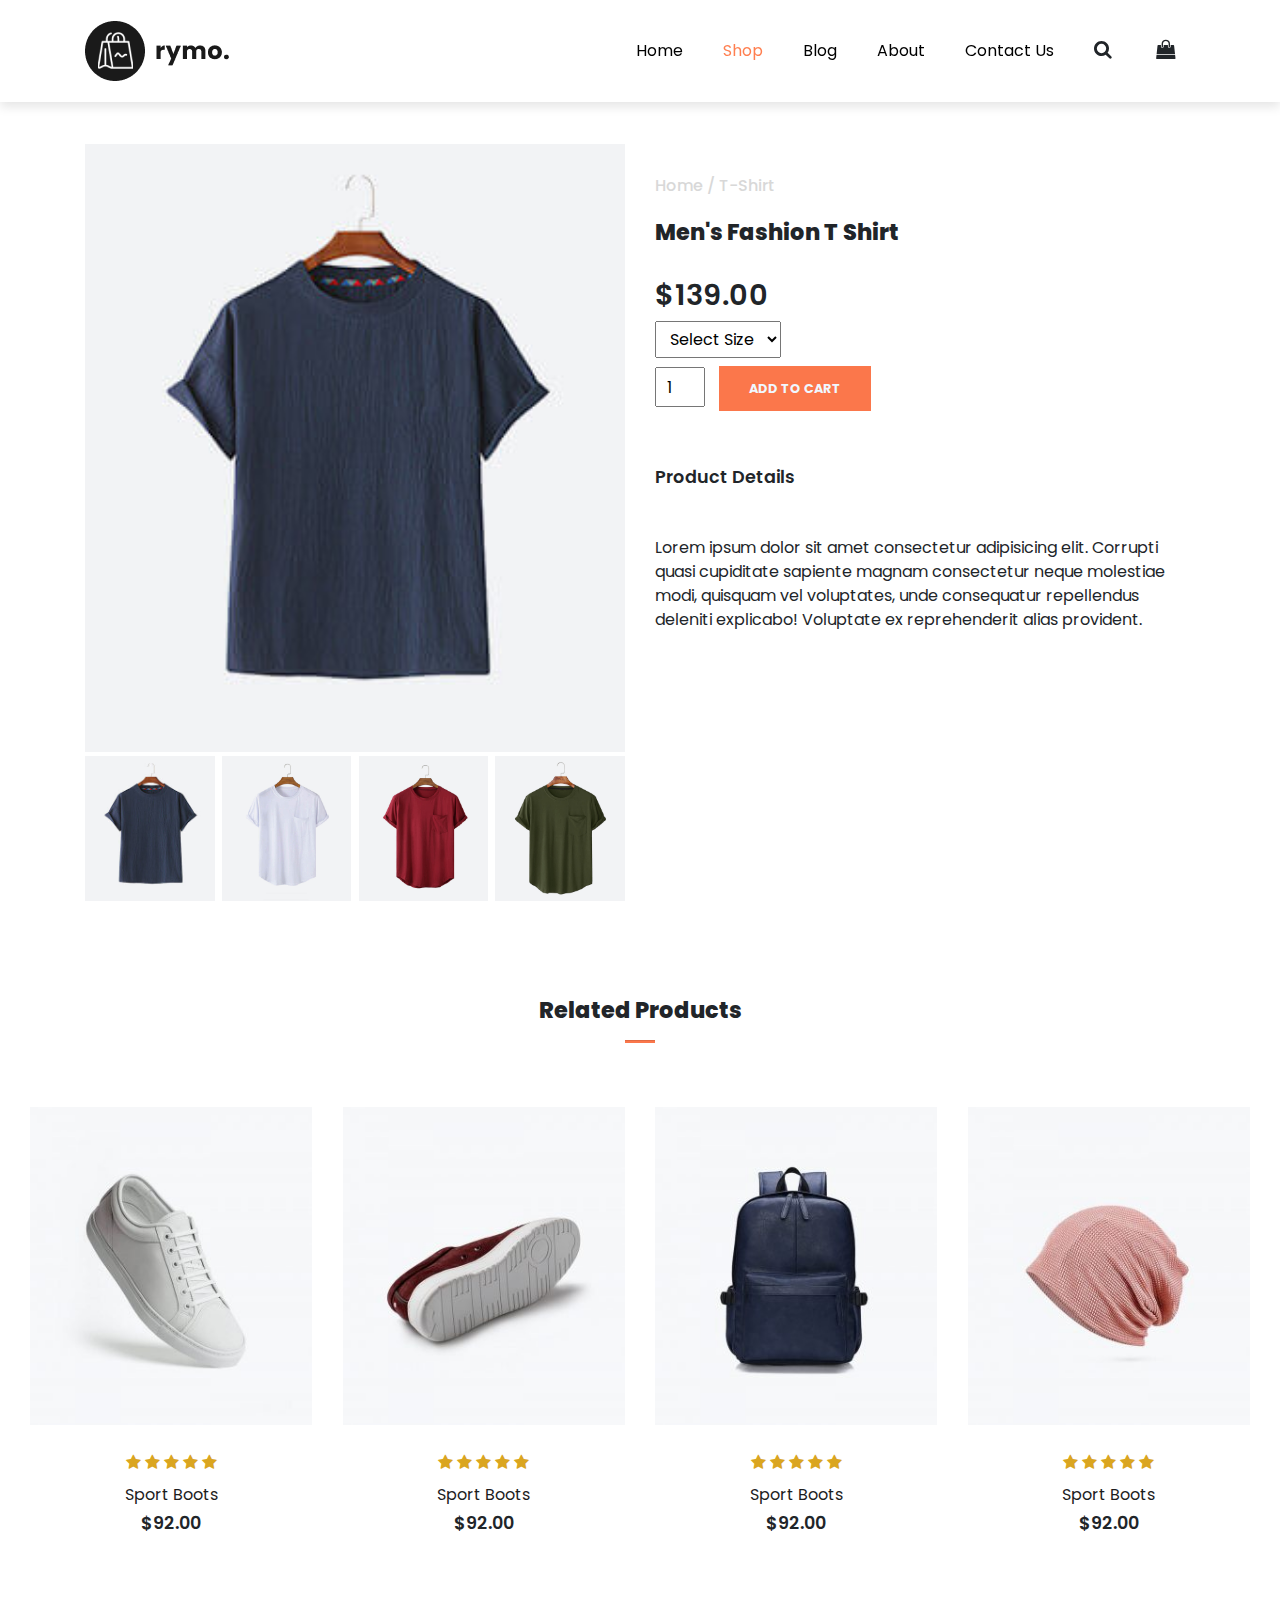
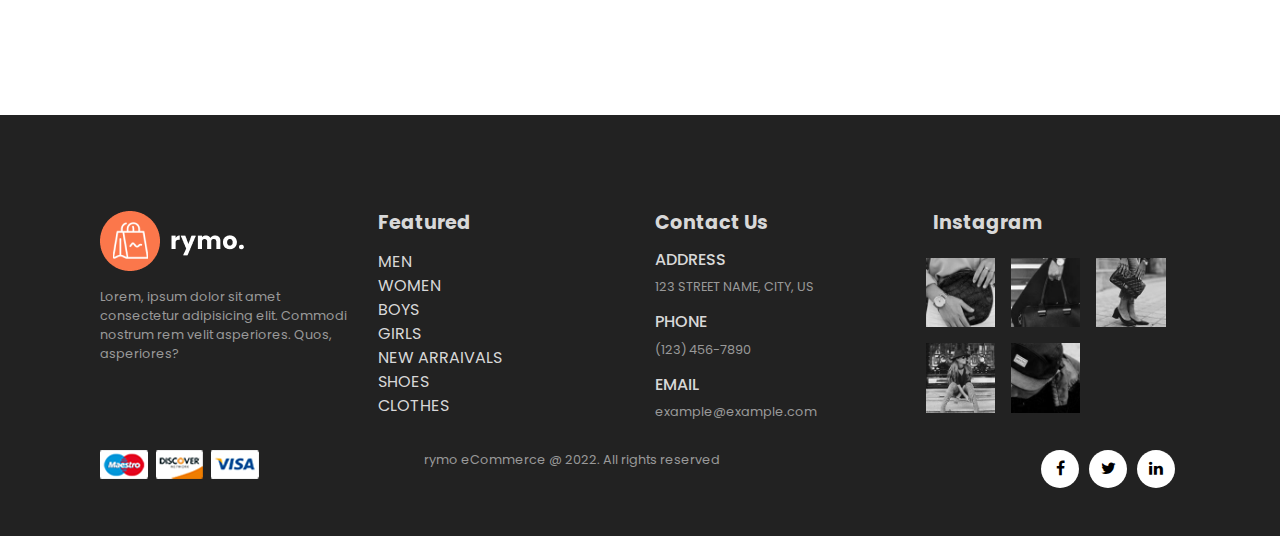
==== s-product.html @ afda6588 "first commit" ====
<!DOCTYPE html>
<html lang="en">

<head>
  <meta charset="UTF-8">
  <meta http-equiv="X-UA-Compatible" content="IE=edge">
  <meta name="viewport" content="width=device-width, initial-scale=1.0">
  <link rel="stylesheet" href="https://stackpath.bootstrapcdn.com/bootstrap/4.3.1/css/bootstrap.min.css"
    integrity="sha384-ggOyR0iXCbMQv3Xipma34MD+dH/1fQ784/j6cY/iJTQUOhcWr7x9JvoRxT2MZw1T" crossorigin="anonymous">
  <link rel="stylesheet" href="https://cdnjs.cloudflare.com/ajax/libs/font-awesome/4.7.0/css/font-awesome.css" />
  <link rel="stylesheet" href="style.css">
  <style>
    .small-img-group {
      display: flex;
      justify-content: space-between;
    }

    .small-img-col {
      flex-basis: 24%;
      cursor: pointer;
    }

    .s-product select {
      display: block;
      padding: 5px 10px;
    }

    .s-product input {
      width: 50px;
      height: 40px;
      padding-left: 10px;
      font-size: 16px;
      margin-right: 10px;
    }

    .s-product input:focus {
      outline: none;
    }

    .buy-btn {
      background-color: #fb774b;
      opacity: 1;
      transition: .3s all;
    }

    .category-name {
      margin-top: 2rem;
      margin-bottom: 0;
    }
  </style>
  <title>Product Details</title>
</head>

<body>
  <!-- Navbar -->
  <nav class="navbar navbar-expand-lg navbar-light bg-white py-3 fixed-top">
    <div class="container">
      <a class="navbar-brand" href="index.html"><img src="img/logo1.png" alt="logo"></a>
      <button class="navbar-toggler" type="button" data-bs-toggle="collapse" data-bs-target="#navbarSupportedContent"
        aria-controls="navbarSupportedContent" aria-expanded="false" aria-label="Toggle navigation">
        <span><i id="bar" class="fa fa-bars" aria-hidden="true"></i></span>
      </button>
      <div class="collapse navbar-collapse" id="navbarSupportedContent">
        <ul class="navbar-nav ml-auto">

          <li class="nav-item">
            <a class="nav-link" href="index.html">Home</a>
          </li>
          <li class="nav-item">
            <a class="nav-link active" href="shop.html">Shop</a>
          </li>
          <li class="nav-item">
            <a class="nav-link" href="blog.html">Blog</a>
          </li>
          <li class="nav-item">
            <a class="nav-link" href="about.html">About</a>
          </li>
          <li class="nav-item">
            <a class="nav-link" href="contact-us.html">Contact Us</a>
          </li>
          <li class="nav-item">
            <i class="fa fa-search" aria-hidden="true"></i>
            <i class="fa fa-shopping-bag" aria-hidden="true"></i>
          </li>

      </div>
    </div>
  </nav>

  <!-- Product Details -->
  <section class="container s-product my-5 pt-5">
    <div class="row mt-5">
      <div class="col-lg-6 col-md-12 col-12">
        <img src="img/shop/1.jpg" class="img-fluid w-100 pb-1" id="MainImg">

        <div class="small-img-group">
          <div class="small-img-col">
            <img src="img/shop/1.jpg" width="100%" class="small-img">
          </div>
          <div class="small-img-col">
            <img src="img/shop/24.jpg" width="100%" class="small-img">
          </div>
          <div class="small-img-col">
            <img src="img/shop/25.jpg" width="100%" class="small-img">
          </div>
          <div class="small-img-col">
            <img src="img/shop/26.jpg" width="100%" class="small-img">
          </div>
        </div>
      </div>
      <div class="col-lg-6 col-md-12 col-12">
        <h6 class="category-name">Home / T-Shirt</h6>
        <h3 class="py-4">Men's Fashion T Shirt</h3>
        <h2>$139.00</h2>
        <select>
          <option value="">Select Size</option>
          <option value="">XL</option>
          <option value="">XXL</option>
          <option value="">3XL</option>
          <option value="">4XL</option>
        </select>
        <input type="number" value="1">
        <button class="buy-btn my-2">Add To Cart</button>
        <h4 class="my-5">Product Details</h4>
        <p>Lorem ipsum dolor sit amet consectetur adipisicing elit. Corrupti quasi cupiditate sapiente magnam
          consectetur neque molestiae modi, quisquam vel voluptates, unde consequatur repellendus deleniti explicabo!
          Voluptate ex reprehenderit alias provident.</p>
      </div>
    </div>
  </section>

  <!-- Related Section -->
  <section id="featured" class="my-5 pb-5">
    <div class="container text-center mt-5 py-5">
      <h3>Related Products</h3>
      <hr class="mx-auto">
    </div>
    <div class="row mx-auto container-fluid">
      <div class="product text-center col-lg-3 col-md-4 col-12">
        <img src="img/featured/1.jpg" class="img-fluid mb-3">
        <div class="star">
          <i class="fa fa-star"></i>
          <i class="fa fa-star"></i>
          <i class="fa fa-star"></i>
          <i class="fa fa-star"></i>
          <i class="fa fa-star"></i>
        </div>
        <h5 class="p-name">Sport Boots</h5>
        <h4 class="p-price">$92.00</h4>
        <button class="buy-btn">Buy Now</button>
      </div>
      <div class="product text-center col-lg-3 col-md-4 col-12">
        <img src="img/featured/2.jpg" class="img-fluid mb-3">
        <div class="star">
          <i class="fa fa-star"></i>
          <i class="fa fa-star"></i>
          <i class="fa fa-star"></i>
          <i class="fa fa-star"></i>
          <i class="fa fa-star"></i>
        </div>
        <h5 class="p-name">Sport Boots</h5>
        <h4 class="p-price">$92.00</h4>
        <button class="buy-btn">Buy Now</button>
      </div>
      <div class="product text-center col-lg-3 col-md-4 col-12">
        <img src="img/featured/3.jpg" class="img-fluid mb-3">
        <div class="star">
          <i class="fa fa-star"></i>
          <i class="fa fa-star"></i>
          <i class="fa fa-star"></i>
          <i class="fa fa-star"></i>
          <i class="fa fa-star"></i>
        </div>
        <h5 class="p-name">Sport Boots</h5>
        <h4 class="p-price">$92.00</h4>
        <button class="buy-btn">Buy Now</button>
      </div>
      <div class="product text-center col-lg-3 col-md-4 col-12">
        <img src="img/featured/4.jpg" class="img-fluid mb-3">
        <div class="star">
          <i class="fa fa-star"></i>
          <i class="fa fa-star"></i>
          <i class="fa fa-star"></i>
          <i class="fa fa-star"></i>
          <i class="fa fa-star"></i>
        </div>
        <h5 class="p-name">Sport Boots</h5>
        <h4 class="p-price">$92.00</h4>
        <button class="buy-btn">Buy Now</button>
      </div>
    </div>
  </section>

  <!-- Footer Section -->
  <footer class="mt-5 py-5">
    <div class="row container mx-auto pt-5">
      <div class="footer-one col-lg-3 col-md-6 col-12">
        <img src="img/logo2.png">
        <p class="pt-3">Lorem, ipsum dolor sit amet consectetur adipisicing elit. Commodi nostrum rem velit asperiores.
          Quos,
          asperiores?</p>
      </div>
      <div class="footer-one col-lg-3 col-md-6 col-12 mb-3">
        <h5 class="pb-2">Featured</h5>
        <ul class="featured-list text-uppercase list-unstyled">
          <li><a href="#">Men</a></li>
          <li><a href="#">Women</a></li>
          <li><a href="#">Boys</a></li>
          <li><a href="#">Girls</a></li>
          <li><a href="#">New Arraivals</a></li>
          <li><a href="#">Shoes</a></li>
          <li><a href="#">Clothes</a></li>
        </ul>
      </div>
      <div class="footer-one col-lg-3 col-md-6 col-12">
        <h5 class="pb-2">Contact Us</h5>
        <div>
          <h6 class="text-uppercase">Address</h6>
          <p>123 STREET NAME, CITY, US</p>
        </div>
        <div>
          <h6 class="text-uppercase">Phone</h6>
          <p>(123) 456-7890</p>
        </div>
        <div>
          <h6 class="text-uppercase">Email</h6>
          <p>example@example.com</p>
        </div>
      </div>
      <div class="footer-one col-lg-3 col-md-6 col-12">
        <h5 class="pb-2">Instagram</h5>
        <div class="row">
          <img src="img/insta/1.jpg" class="img-fluid w-25 h-100 m-2">
          <img src="img/insta/2.jpg" class="img-fluid w-25 h-100 m-2">
          <img src="img/insta/3.jpg" class="img-fluid w-25 h-100 m-2">
          <img src="img/insta/4.jpg" class="img-fluid w-25 h-100 m-2">
          <img src="img/insta/5.jpg" class="img-fluid w-25 h-100 m-2">
        </div>
      </div>
    </div>

    <div class="copyright">
      <div class="row container mx-auto">
        <div class="col-lg-3 col-md-6 col-12">
          <img src="img/payment.png">
        </div>
        <div class="col-lg-4 col-md-6 col-12 text-nowrap">
          <p>rymo eCommerce @ 2022. All rights reserved</p>
        </div>
        <div class="social-links col-lg-4 col-md-6 col-12">
          <a href="#"><i class="fa fa-facebook"></i></a>
          <a href="#"><i class="fa fa-twitter"></i></a>
          <a href="#"><i class="fa fa-linkedin"></i></a>
        </div>
      </div>
    </div>
  </footer>

  <script src="https://cdn.jsdelivr.net/npm/@popperjs/core@2.10.2/dist/umd/popper.min.js"
    integrity="sha384-7+zCNj/IqJ95wo16oMtfsKbZ9ccEh31eOz1HGyDuCQ6wgnyJNSYdrPa03rtR1zdB" crossorigin="anonymous">
  </script>
  <script src="https://cdn.jsdelivr.net/npm/bootstrap@5.1.3/dist/js/bootstrap.min.js"
    integrity="sha384-QJHtvGhmr9XOIpI6YVutG+2QOK9T+ZnN4kzFN1RtK3zEFEIsxhlmWl5/YESvpZ13" crossorigin="anonymous">
  </script>

  <script>
    const MainImg = document.getElementById('MainImg')
    const smallImg = document.getElementsByClassName('small-img')

    smallImg[0].onclick = () => {
      MainImg.src = smallImg[0].src
    }
    smallImg[1].onclick = () => {
      MainImg.src = smallImg[1].src
    }
    smallImg[2].onclick = () => {
      MainImg.src = smallImg[2].src
    }
    smallImg[3].onclick = () => {
      MainImg.src = smallImg[3].src
    }
  </script>
</body>

</html>
---- style.css ----
@import url('https://fonts.googleapis.com/css2?family=Poppins:wght@100;200;300;400;500;600;700;800&display=swap');

/* ######################################## General Rules ############################################# */

*{
  margin: 0;
  padding: 0;
  box-sizing: border-box;
}

body{
  font-family: 'Poppins', sans-serif;
}

h1{
  font-size: 2.5rem;
  font-weight: 700;
}

h2{
  font-size: 1.8rem;
  font-weight: 600;
}

h3{
  font-size: 1.4rem;
  font-weight: 800;
}

h4{
  font-size: 1.1rem;
  font-weight: 600;
}

h5{
  font-size: 1rem;
  font-weight: 400;
  color: #1d1d1d
}

h6{
  color: #d8d8d8
}

button{
  font-size: .8rem;
  font-weight: 700;
  outline: none;
  border: none;
  background-color: #1d1d1d;
  color: aliceblue;
  padding: 13px 30px;
  text-transform: uppercase;
  cursor: pointer;
  transition: .3s ease;
}

button:hover{
  background-color: #3a3833;
}

hr{
  width: 30px;
  height: 2px;
  background-color: #fb774b;
}
.star{
  padding: 10px 0;
}
.star i{
  color: goldenrod
}
/* ######################################## Navbar Section ############################################# */

.navbar{
  font-size: 16px;
  top: 0;
  left: 0;
  box-shadow: 0 5px 10px rgba(0,0,0,0.1);
}

.navbar-light .navbar-nav .nav-link{
  padding: 0 20px;
  color: black;
  transition: .3s ease;
}

.navbar-light .navbar-nav .nav-link:hover,
.navbar-light .navbar-nav .nav-link.active,
.navbar i:hover,
.navbar i.active{
  color: coral
}

.navbar i{
  font-size: 1.2rem;
  margin: 0 20px;
  cursor: pointer;
  font-weight: 500;
  transition: .3s ease;
}

.navbar-light .navbar-toggler{
  border: none;
  outline: none;
}

#bar{
  font-size: 1.5rem;
  padding: 7px;
  cursor: pointer;
  font-weight: 500;
  transition: .3s ease;
  color: black;
}

.navbar-toggler:hover #bar,
#bar.active{
  color: white;
}

/* Mobile Screen */
@media only screen and (max-width:991px) {
  body > nav > div > button:hover,
  body > nav > div > button:focus{
    background-color: #fb774b;
  }
  body > nav > div > button:hover #bar,
  body > nav > div > button:focus #bar{
    color: #fff;
  }
  #navbarSupportedContent>ul{
    margin: 1rem;
    justify-content: flex-end;
    align-items: flex-end;
    text-align: right;
  }
  #navbarSupportedContent>ul>li:nth-child(n)>a{
    padding: 10px 0;
  }
}

/* ######################################## Hero Section ############################################# */
#hero{
  background-image: url('img/back.jpg');
  width: 100%;
  height: 100vh;
  background-size: cover;
  background-position: top 60px center;
  display: flex;
  flex-direction: column;
  justify-content: center;
  align-items: flex-start;
}
#hero span{
  color: coral;
}

/* ######################################## New Section ############################################# */

#new .one img{
  width: 100%;
  height: 100%;
  background-position: center center;
  background-repeat: no-repeat;
  background-size: cover;
  position: relative;
}

#new .one .details{
  width: 100%;
  height: 100%;
  position: absolute;
  top: 0;
  left: 0;
  transition: .3s ease;
}

#new .one:hover .details{
  cursor: pointer;
  background-color: rgba(245,178,178,.7);
}

#new .one .details button{
  display: inline-block;
  font-size: 14px;
  font-weight: 500;
  color: #2a2a2a;
  background: none;
  text-transform: uppercase;
  border-bottom: 1px solid #2a2a2a;
  padding: 2.5px;
  transform: translateY(70px);
  transition: .3s ease;
}

#new .one .details button:hover{
  color: #fff;
  border-bottom: 1px solid #fff;
}

#new .one:nth-child(1) .details,
#new .one:nth-child(2) .details,
#new .one:nth-child(3) .details{
  display: flex;
  justify-content: center;
  flex-direction: column;
}

#new .one:nth-child(1) .details{
  align-items: flex-start;
  text-align: start;
}
#new .one:nth-child(2) .details{
  align-items: center;
  text-align: center;
}
#new .one:nth-child(3) .details{
  align-items: flex-end;
  text-align: end;
}

/* ######################################## New Section ############################################# */

.product{
  cursor: pointer;
  margin-bottom: 2rem;
}
.product img{
  transition: .3s all;
}
.product:hover img{
  opacity: .7;
}
.product .buy-btn{
  background: #fb774b;
  transform: translateY(20px);
  opacity: 0;
  transition: .3s all;
}
.product:hover .buy-btn{
  opacity: 1;
  transform: translateY(0);
}

/* ######################################## New Section ############################################# */

#banner{
  background-image: url('img/banner/2.jpg');
  width: 100%;
  height: 60vh;
  background-size: cover;
  background-position: top 70px center;
  background-repeat: no-repeat;
  background-attachment:fixed ;
  display: flex;
  flex-direction: column;
  justify-content: center;
  align-items: flex-start;
}

#banner h4{
  color: #d8d8d8;
}

#banner h1{
  color: #fff;
}

#banner button{
  background-color: #fb774b;
}

/* ######################################## Footer Section############################################# */

footer{
  background-color: #222;
}

footer h5{
  color: #d8d8d8;
  font-weight: 700;
  font-size: 1.2rem;
}

footer i{
  padding-bottom: 4px;
}

footer i a{
  font-size: .8rem;
  color: #999;
}

footer i a:hover{
  color: #d8d8d8
}

footer p{
  color: #999;
  font-size: .8rem;
}

footer .featured-list li a{
  color: #d8d8d8;
  text-decoration: none;
}
footer .featured-list li a:hover{
  color: #fb774b;
}

footer .copyright .row{
  display: flex;
  justify-content: space-between;
  align-items: flex-start;
}

footer .copyright a{
  color: #000;
  width: 38px;
  height: 38px;
  background-color: #fff;
  display: inline-block;
  text-align: center;
  line-height: 38px;
  border-radius: 50%;
  transition: .3s ease;
  margin: 0 5px;
}

footer .copyright a:hover{
  color: #fff;
  background-color: #fb774b;
}

footer .copyright .social-links{
  display: flex;
  justify-content: flex-end;
  
}

/* ######################################## Blog Section############################################# */

#blog-container .post .post-img{
  overflow: hidden;
  cursor: pointer;
}

#blog-container .post img{
  transition: .3s ease;
}

#blog-container .post:hover img{
  transform: scale(1.1);
  opacity: .9;
}

#blog-container .post h3{
  transition: .3s ease;
  cursor: pointer;
}

#blog-container .post:hover h3{
  color: #fd8c66
}
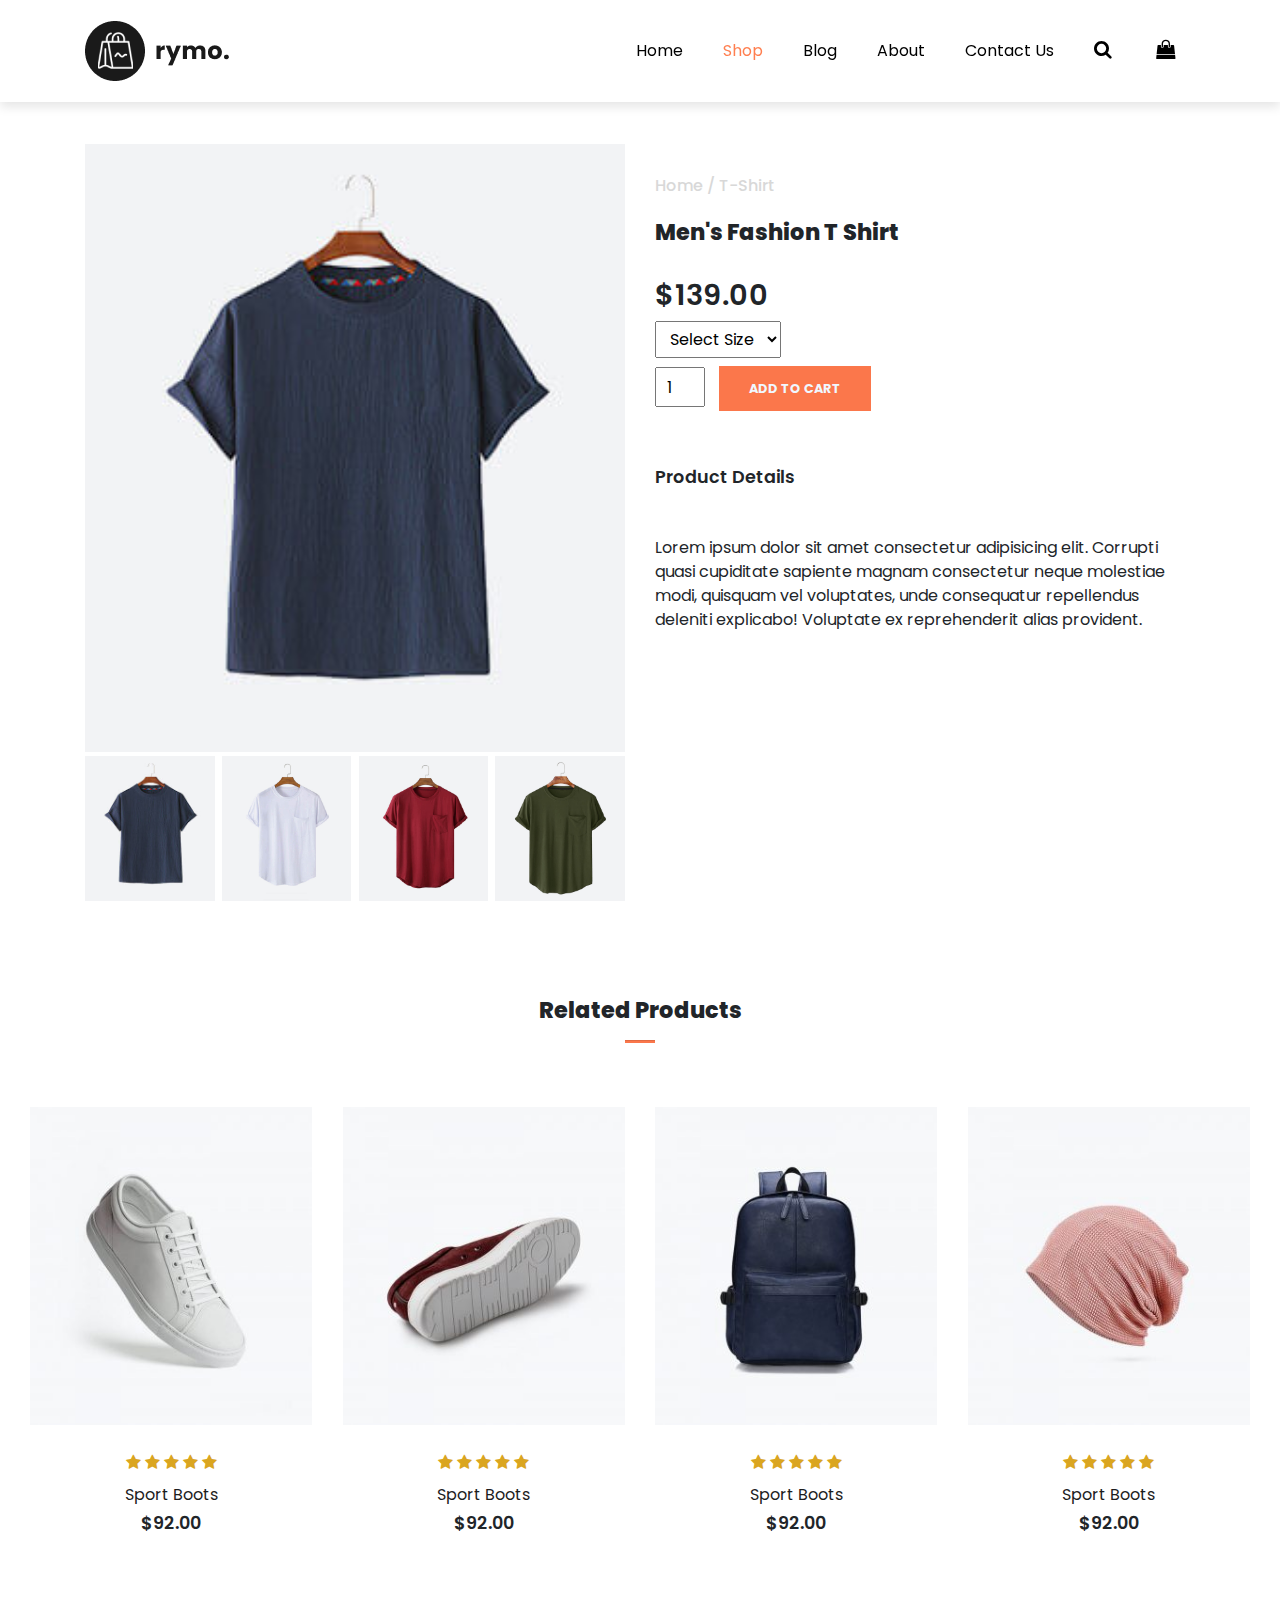
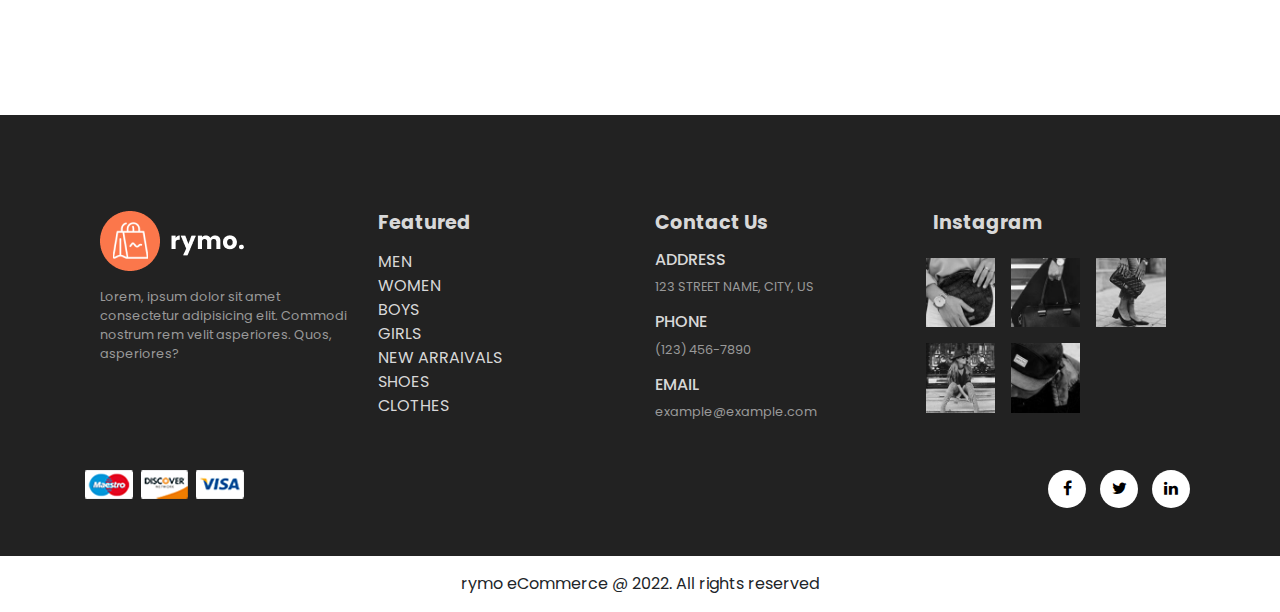
==== commit 5bcc80d6: "adding shopping cart page" ====
--- a/s-product.html
+++ b/s-product.html
@@ -80,7 +80,7 @@
           </li>
           <li class="nav-item">
             <i class="fa fa-search" aria-hidden="true"></i>
-            <i class="fa fa-shopping-bag" aria-hidden="true"></i>
+            <a href="cart.html"><i class="fa fa-shopping-bag" aria-hidden="true"></i></a>
           </li>
 
       </div>
@@ -239,22 +239,30 @@
       </div>
     </div>
 
-    <div class="copyright">
-      <div class="row container mx-auto">
-        <div class="col-lg-3 col-md-6 col-12">
-          <img src="img/payment.png">
-        </div>
-        <div class="col-lg-4 col-md-6 col-12 text-nowrap">
-          <p>rymo eCommerce @ 2022. All rights reserved</p>
-        </div>
-        <div class="social-links col-lg-4 col-md-6 col-12">
-          <a href="#"><i class="fa fa-facebook"></i></a>
-          <a href="#"><i class="fa fa-twitter"></i></a>
-          <a href="#"><i class="fa fa-linkedin"></i></a>
-        </div>
-      </div>
+    <div class="payment-and-social-media container ">
+
+
+      <div class="payment">
+        <img src="img/payment.png">
+      </div>
+
+      <div class="social-links">
+        <a href="#"><i class="fa fa-facebook"></i></a>
+        <a href="#"><i class="fa fa-twitter"></i></a>
+        <a href="#"><i class="fa fa-linkedin"></i></a>
+      </div>
+
+
+
     </div>
   </footer>
+
+  <!-- Copyright Section -->
+  <div class="copyright container">
+    <div class="text-center mt-3 mx-auto ">
+      <p>rymo eCommerce @ 2022. All rights reserved</p>
+    </div>
+  </div>
 
   <script src="https://cdn.jsdelivr.net/npm/@popperjs/core@2.10.2/dist/umd/popper.min.js"
     integrity="sha384-7+zCNj/IqJ95wo16oMtfsKbZ9ccEh31eOz1HGyDuCQ6wgnyJNSYdrPa03rtR1zdB" crossorigin="anonymous">
--- a/style.css
+++ b/style.css
@@ -98,6 +98,7 @@
   cursor: pointer;
   font-weight: 500;
   transition: .3s ease;
+  color: black;
 }
 
 .navbar-light .navbar-toggler{
@@ -309,13 +310,17 @@
   color: #fb774b;
 }
 
-footer .copyright .row{
+footer .payment-and-social-media{
   display: flex;
-  justify-content: space-between;
-  align-items: flex-start;
-}
-
-footer .copyright a{
+  justify-content: space-between; 
+}
+
+footer .payment-and-social-media .payment,
+footer .payment-and-social-media .social-links{
+  margin-top: 20px;
+}
+
+footer .payment-and-social-media .social-links a{
   color: #000;
   width: 38px;
   height: 38px;
@@ -327,16 +332,21 @@
   transition: .3s ease;
   margin: 0 5px;
 }
-
-footer .copyright a:hover{
+footer .payment-and-social-media .social-links a:hover{
   color: #fff;
   background-color: #fb774b;
 }
 
-footer .copyright .social-links{
-  display: flex;
-  justify-content: flex-end;
-  
+footer .copyright p{
+  color: #999;
+  font-size: .8rem;
+}
+
+@media only screen and (min-width:375px) and (max-width:762px) {
+  footer .payment-and-social-media{
+    align-items: center;
+    margin-bottom: 0 !important;
+  }
 }
 
 /* ######################################## Blog Section############################################# */
@@ -363,3 +373,104 @@
 #blog-container .post:hover h3{
   color: #fd8c66
 }
+
+/* ######################################## Cart Section############################################# */
+#cart-container{
+  overflow-x: auto;
+}
+
+#cart-container table{
+  border-collapse: collapse;
+  width: 100%;
+  table-layout: fixed;
+  white-space: nowrap;
+}
+
+#cart-container table thead{
+  font-weight: 700;
+}
+
+#cart-container table thead td{
+  background-color: #fd8c66;
+  color: #fff;
+  border: none;
+  padding: 6px 10px;
+}
+
+#cart-container table td{
+  border: 1px solid #b6b3b3;
+  text-align: center;
+}
+
+#cart-container table td:nth-child(1){
+  width: 100px;
+}
+
+#cart-container table td:nth-child(2),
+#cart-container table td:nth-child(3){
+  width: 200px;
+}
+
+#cart-container table td:nth-child(4),
+#cart-container table td:nth-child(5),
+#cart-container table td:nth-child(6){
+  width: 170px;
+}
+
+#cart-container table tbody img{
+  width: 100px;
+  height: 80px;
+  object-fit: cover;
+}
+
+#cart-container table tbody i{
+  color: #8d8c89;
+}
+
+#cart-bottom .coupon>div,
+#cart-bottom .total>div{
+  border: 1px solid #b6b3b3;
+}
+
+#cart-bottom .coupon h5,
+#cart-bottom .total h5{
+  background-color: #fd8c66;
+  color: #fff;
+  padding: 6px 12px;
+  border: none;
+  font-weight: 700;
+}
+
+#cart-bottom .coupon p,
+#cart-bottom .coupon input{
+  padding: 0 12px;
+}
+
+#cart-bottom .coupon input{
+  height: 44px;
+}
+
+#cart-bottom .coupon input,
+#cart-bottom .coupon button{
+  margin: 0 0 20px 12px;
+}
+
+#cart-bottom .total div>div{
+  padding: 0 12px;
+}
+
+#cart-bottom .total h6{
+  color: #2a2a2a;
+}
+
+.second-hr{
+  background-color: #b8b7b3;
+  width: 100%;
+  height: 1px;
+}
+
+#cart-bottom .total div>button{
+  margin: 0 12px 20px 0;
+  display: flex;
+  justify-content: flex-end;
+}